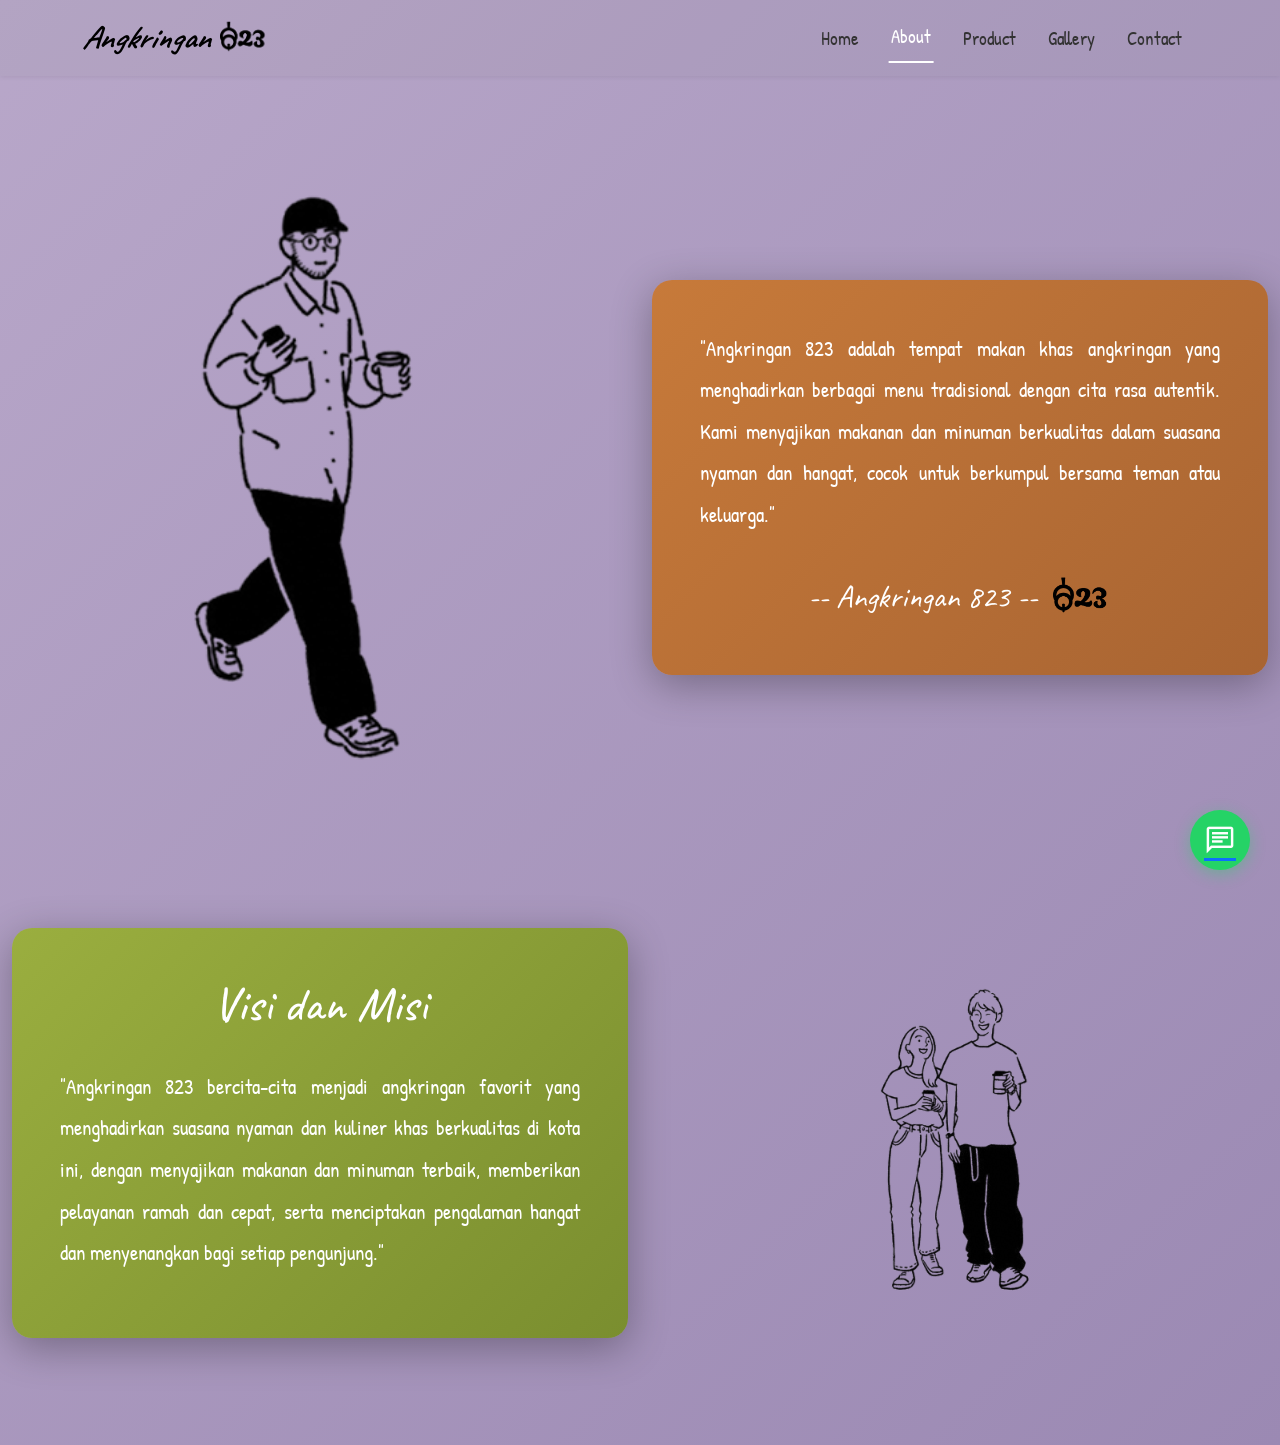
==== about.html @ 87a2176e "Add files via upload" ====
<!DOCTYPE html>
<html lang="id">
<head>
    <meta charset="UTF-8">
    <meta name="viewport" content="width=device-width, initial-scale=1.0">
    <title>Angkringan 823 - About</title>
    <link href="https://cdn.jsdelivr.net/npm/bootstrap@5.3.0/dist/css/bootstrap.min.css" rel="stylesheet">
    <link href="https://fonts.googleapis.com/css2?family=Caveat:wght@400;700&family=Patrick+Hand&display=swap" rel="stylesheet">
    <link rel="stylesheet" href="https://fonts.googleapis.com/css2?family=Material+Symbols+Outlined:opsz,wght,FILL,GRAD@20..48,100..700,0..1,-50..200" />
    <link rel="stylesheet" href="style.css">
</head>
<body class="about-page">
    <!-- Navbar -->
    <nav class="navbar navbar-expand-lg fixed-top">
        <div class="container">
            <a class="navbar-brand d-flex align-items-center" href="index.html">
                <span class="brand-text">Angkringan</span>
                <img src="assets/Logo/Group 2.png" alt="Logo" class="logo-img">
            </a>
            <button class="navbar-toggler" type="button" data-bs-toggle="collapse" data-bs-target="#navbarNav">
                <span class="navbar-toggler-icon"></span>
            </button>
            <div class="collapse navbar-collapse justify-content-end" id="navbarNav">
                <ul class="navbar-nav">
                    <li class="nav-item"><a class="nav-link" href="index.html">Home</a></li>
                    <li class="nav-item"><a class="nav-link active" href="about.html">About</a></li>
                    <li class="nav-item"><a class="nav-link" href="service.html">Product</a></li>
                    <li class="nav-item"><a class="nav-link" href="gallery.html">Gallery</a></li>
                    <li class="nav-item"><a class="nav-link" href="contact.html">Contact</a></li>
                </ul>
            </div>
        </div>
    </nav>

    <!-- About Section -->
    <section class="about-section">
        <div class="container-fluid h-100">
            <div class="row h-100">
                <!-- Top Section -->
                <div class="col-12">
                    <div class="row align-items-center py-5">
                        <div class="col-lg-6 order-lg-1 order-2">
                            <div class="about-left-panel fade-in">
                                <img src="assets/Tentang/1.png" alt="Person illustration" class="about-illustration">
                            </div>
                        </div>
                        <div class="col-lg-6 order-lg-2 order-1">
                            <div class="about-right-panel slide-in-right">
                                <p class="about-text">
                                    "Angkringan 823 adalah tempat makan khas angkringan yang menghadirkan berbagai menu tradisional dengan cita rasa autentik. Kami menyajikan makanan dan minuman berkualitas dalam suasana nyaman dan hangat, cocok untuk berkumpul bersama teman atau keluarga."
                                </p>
                                <div class="about-footer">
                                    <span class="footer-text">-- Angkringan 823 --</span>
                                    <img src="assets/Logo/Group 2.png" alt="Logo" class="footer-logo">
                                </div>
                            </div>
                        </div>
                    </div>
                </div>

                <!-- Bottom Section -->
                <div class="col-12">
                    <div class="row align-items-center py-5">
                        <div class="col-lg-6 order-lg-1 order-1">
                            <div class="vision-mission-panel slide-in-left">
                                <h2 class="vm-title">Visi dan Misi</h2>
                                <p class="vm-text">
                                    "Angkringan 823 bercita-cita menjadi angkringan favorit yang menghadirkan suasana nyaman dan kuliner khas berkualitas di kota ini, dengan menyajikan makanan dan minuman terbaik, memberikan pelayanan ramah dan cepat, serta menciptakan pengalaman hangat dan menyenangkan bagi setiap pengunjung."
                                </p>
                            </div>
                        </div>
                        <div class="col-lg-6 order-lg-2 order-2">
                            <div class="about-right-panel-bottom fade-in">
                                <img src="assets/Tentang/2.png" alt="Couple illustration" class="about-illustration">
                            </div>
                        </div>
                    </div>
                </div>
            </div>
        </div>
    </section>

    <!-- Floating WhatsApp Button -->
    <a href="https://wa.me/010101010100" target="_blank" class="whatsapp-float" title="Chat WhatsApp">
        <span class="material-symbols-outlined">chat</span>
    </a>
    <script src="https://cdn.jsdelivr.net/npm/bootstrap@5.3.0/dist/js/bootstrap.bundle.min.js"></script>
    <script src="script.js"></script>
</body>
</html>
---- style.css ----
/* Global Styles */
* {
    margin: 0;
    padding: 0;
    box-sizing: border-box;
}

body {
    font-family: 'Patrick Hand', cursive;
    overflow-x: hidden;
}
/* Akhir Global Styles */

/* Navbar */
.navbar {
    padding: 0.5rem 0;
    transition: all 0.3s ease;
    background: rgba(139, 136, 136, 0.084) !important;
    box-shadow: 0 1px 5px rgba(0,0,0,0.08);
    z-index: 1000;
}

.navbar-brand {
    font-family: 'Caveat', cursive;
    font-size: 2rem;
    font-weight: 700;
    color: #000 !important;
    gap: 0.3rem;
}

.brand-text {
    font-style: italic;
}

.logo-img {
    width: 50px;
    height: 50px;
    margin: 0 5px;
}

.brand-number {
    font-size: 2rem;
}

.nav-link {
    font-family: 'Patrick Hand', cursive;
    font-size: 1.2rem;
    color: #333 !important;
    margin: 0 0.5rem;
    transition: all 0.3s ease;
    position: relative;
}

.nav-link:hover,
.nav-link.active {
    color: #ffffff !important;
    transform: translateY(-2px);
}

.nav-link::after {
    content: '';
    position: absolute;
    bottom: -5px;
    left: 50%;
    transform: translateX(-50%);
    width: 0;
    height: 2px;
    background: #ffffff;
    transition: width 0.3s ease;
}

.nav-link:hover::after,
.nav-link.active::after {
    width: 80%;
}
/* Akhir Navbar */

/* HOME PAGE */
.hero-section {
    min-height: 100vh;
    background-image: url('assets/Home/Bahan\ Beranda/1.jpg');
    background-size: cover;
    background-position: center;
    background-attachment: fixed;
    position: relative;
    padding-top: 70px;
}

.hero-section::before {
    content: '';
    position: absolute;
    top: 0;
    left: 0;
    right: 0;
    bottom: 0;
    background: rgba(0,0,0,0.3);
    backdrop-filter: blur(8px);
}

.hero-section .container-fluid {
    position: relative;
    z-index: 1;
    height: calc(100vh - 70px);
}

/* Papan Hitam */
.chalkboard-container {
    width: 100%;
    max-width: 1600px; 
    position: relative;
    opacity: 1;
}

.chalkboard-container::before {
    content: '';
    position: absolute;
    top: -100px;
    left: -40px;
    right: -20px;
    bottom: -40px;
    background-image: url('assets/Home/Bahan\ Beranda/2.png');
    background-size: 160%;
    background-repeat: no-repeat;
    background-position: -15px 50px;
    z-index: -1;
}


.chalkboard-content {
    padding: 3rem 2.5rem;
    position: relative;
    z-index: 1;
}

.chalk-title {
    font-family: 'Caveat', cursive;
    font-size: 3.5rem;
    color: #fff;
    text-align: center;
    margin-bottom: 1.5rem;
    text-shadow: 2px 2px 4px rgba(0,0,0,0.5);
}

.chalk-text {
    font-family: 'Patrick Hand', cursive;
    font-size: 1.4rem;
    color: #f5f5f5;
    line-height: 1.9;
    text-align: justify;
    text-shadow: 1px 1px 2px rgba(0,0,0,0.3);
}

/* Greeting Section - Bagian Kanan */
.greeting-section {
    width: 100%;
    max-width: 400px;
    margin-top: 50px;
    background: linear-gradient(135deg, #4a6b5a 0%, #3a5a4a 100%);
    padding: 2rem;
    border-radius: 15px;
    box-shadow: 0 10px 40px rgba(0,0,0,0.3);
    transform: translateX(50px);
    opacity: 0;
}

.greeting-title {
    font-family: 'Caveat', cursive;
    font-size: 2.8rem;
    color: #fff;
    text-align: center;
    margin-bottom: 0.5rem;
}

.greeting-subtitle {
    font-family: 'Patrick Hand', cursive;
    font-size: 1.2rem;
    color: #f5f5f5;
    text-align: center;
    margin-bottom: 2rem;
}

.time-weather-row {
    display: flex;
    gap: 1rem;
    align-items: center;
    justify-content: center;
}

.time-box {
    background: #fff;
    padding: 1.5rem 2.5rem;
    border-radius: 12px;
    box-shadow: 0 5px 15px rgba(0,0,0,0.2);
}

.time-text {
    font-family: 'Patrick Hand', cursive;
    font-size: 2.5rem;
    font-weight: bold;
    color: #333;
    display: block;
}

.weather-box {
    background: #fff;
    padding: 1.5rem;
    border-radius: 12px;
    box-shadow: 0 5px 15px rgba(0,0,0,0.2);
    display: flex;
    align-items: center;
    justify-content: center;
    overflow: hidden; 
}

.weather-img {
    width: 60px;
    height: 60px;
    display: block;
    object-fit: cover; 
    object-position: center; 
    border-radius: 8px; 
}

/*  Mockup Angkringan 823 */
.store-mockup-container {
    width: 100%;
    max-width: 500px;
    transform: translateX(50px);
    opacity: 0;
}

.store-mockup-img {
    width: 100%;
    height: auto;
    display: block;
    transition: transform 0.3s ease;
}

.store-mockup-img:hover {
    transform: scale(1.05);
}
/* AKHIR HOME PAGE  */

/* ABOUT PAGE */
.about-page {
    background: linear-gradient(135deg, #b8a7c9 0%, #9b89b3 100%);
    min-height: 100vh;
    padding-top: 70px;
}

.about-section {
    min-height: calc(100vh - 70px);
    padding: 2rem 0;
}

.about-left-panel {
    display: flex;
    align-items: center;
    justify-content: center;
    padding: 2rem;
    transform: scale(0.9);
    opacity: 0;
}

.about-illustration {
    width: 100%;
    max-width: 400px;
    height: auto;
    transition: transform 0.3s ease;
}

.about-illustration:hover {
    transform: scale(1.05);
}

.about-right-panel {
    background: linear-gradient(135deg, #c77a3a 0%, #a86432 100%);
    padding: 3rem;
    border-radius: 20px;
    box-shadow: 0 10px 40px rgba(0,0,0,0.3);
    transform: translateX(50px);
    opacity: 0;
}

.about-text {
    font-family: 'Patrick Hand', cursive;
    font-size: 1.3rem;
    color: #fff;
    line-height: 2;
    text-align: justify;
    margin-bottom: 2rem;
}

.about-footer {
    display: flex;
    align-items: center;
    justify-content: center;
    gap: 1rem;
    margin-top: 2rem;
}

.footer-text {
    font-family: 'Caveat', cursive;
    font-size: 2rem;
    color: #fff;
}

.footer-logo {
    width: 60px;
    height: 60px;
}

.vision-mission-panel {
    background: linear-gradient(135deg, #9aae3f 0%, #7a8e2f 100%);
    padding: 3rem;
    border-radius: 20px;
    box-shadow: 0 10px 40px rgba(0,0,0,0.3);
    transform: translateX(-50px);
    opacity: 0;
}

.vm-title {
    font-family: 'Caveat', cursive;
    font-size: 3rem;
    color: #fff;
    text-align: center;
    margin-bottom: 2rem;
}

.vm-text {
    font-family: 'Patrick Hand', cursive;
    font-size: 1.3rem;
    color: #fff;
    line-height: 2;
    text-align: justify;
}

.about-right-panel-bottom {
    display: flex;
    align-items: center;
    justify-content: center;
    padding: 2rem;
    transform: scale(0.9);
    opacity: 0;
}
/* AKHIR ABOUT PAGE */

/* SERVICE/PRODUCT PAGE  */
.service-page {
  background: linear-gradient(135deg, #d4a574 0%, #b8936c 100%);
  padding-top: 70px;
}

.product-section {
  height: calc(100vh - 70px);
  overflow: hidden;
}

.product-container {
  display: flex;
  height: 100%;
  width: 100%;
}

/* Left Panel - Menu */
.menu-left-panel {
  width: 50%;
  background: linear-gradient(135deg, #c77a3a 0%, #a86432 100%);
  padding: 2rem 1.5rem;
  overflow-y: auto;
  display: flex;
  align-items: flex-start; 
  justify-content: center;
  scroll-padding-top: 2rem; 
}

.menu-content-wrapper {
  width: 100%;
  max-width: 550px;
  padding-top: 1rem; 
}

.menu-main-title {
  font-family: 'Caveat', cursive;
  font-size: 2.8rem;
  color: #fff;
  text-align: center;
  margin-bottom: 2.5rem;
}

.menu-category {
  margin-bottom: 3rem; 
}

.menu-category:last-child {
  margin-bottom: 2rem; 
}

.category-header {
  font-family: 'Patrick Hand', cursive;
  font-size: 1.6rem;
  color: #fff;
  margin-bottom: 1rem;
  text-align: left;
}

.menu-grid {
  display: grid;
  grid-template-columns: repeat(3, 1fr);
  gap: 1rem;
}

.menu-card {
  background: transparent;
  text-align: center;
  cursor: pointer;
  transition: all 0.3s ease;
}

.menu-card:hover {
  transform: translateY(-5px) scale(1.05);
}

.menu-card.active {
  transform: scale(1.1);
}

.menu-img-container {
  width: 100%;
  aspect-ratio: 1;
  border-radius: 10px;
  overflow: hidden;
  margin-bottom: 0.5rem;
  box-shadow: 0 4px 8px rgba(0,0,0,0.2);
  display: flex;
  align-items: center;
  justify-content: center;
  background: rgba(255,255,255,0.1);
}

.menu-img {
  width: 100%;
  height: 100%;
  object-fit: contain; 
  object-position: center;
}

.menu-label {
  font-family: 'Patrick Hand', cursive;
  font-size: 1.1rem;
  color: #fff;
  margin: 0;
}

.menu-right-panel {
  width: 50%;
  position: relative;
  overflow: hidden;
  display: flex;
  align-items: stretch; 
  justify-content: stretch; 
  background: #000;
}

.menu-display-image {
  width: 100%; 
  height: 100%; 
  object-fit: cover; 
  object-position: center;
  transition: all 0.5s ease;
}

.menu-display-image.changing {
  opacity: 0.5;
  transform: scale(0.95);
}

/* Responsive adjustments */
@media (max-width: 1024px) {
  .menu-grid {
    grid-template-columns: repeat(2, 1fr);
  }
  
  .menu-main-title {
    font-size: 2.4rem;
  }
  
  .category-header {
    font-size: 1.4rem;
  }
}

@media (max-width: 768px) {
  .product-container {
    flex-direction: column;
  }
  
  .menu-left-panel,
  .menu-right-panel {
    width: 100%;
    height: 50%;
  }
  
  .menu-grid {
    grid-template-columns: repeat(3, 1fr);
    gap: 0.8rem;
  }
  
  .menu-main-title {
    font-size: 2rem;
    margin-bottom: 1.5rem;
  }
  
  .category-header {
    font-size: 1.2rem;
  }
  
  .menu-label {
    font-size: 0.95rem;
  }
}
/* AKHIR SERVICE/PRODUCT PAGE */

/* GALLERY PAGE */
.gallery-page {
    background: linear-gradient(135deg, #b8a7c9 0%, #9b89b3 100%);
    min-height: 100vh;
    padding-top: 70px;
}

.gallery-section {
    min-height: calc(100vh - 70px);
    display: flex;
    align-items: center;
}

.chalkboard-panel {
    width: 100%;
    position: relative;
}

.chalkboard-panel::before {
    content: '';
    position: absolute;
    top: -30px;
    left: -30px;
    right: -30px;
    bottom: -30px;
    background-image: url('assets/Galeri/Papan\ Foto.png');
    background-size: cover;
    background-position: center;
    border-radius: 15px;
    z-index: -1;
}

.chalkboard-inner {
    padding: 4rem 3rem;
}

.gallery-header {
    text-align: center;
    margin-bottom: 3rem;
}

.gallery-title {
    font-family: 'Caveat', cursive;
    font-size: 3.5rem;
    color: #fff;
    margin-bottom: 0.5rem;
}

.gallery-subtitle {
    font-family: 'Caveat', cursive;
    font-size: 2.5rem;
    color: #f5f5f5;
}

.gallery-polaroid {
    background: #fff;
    padding: 1rem;
    padding-bottom: 3rem;
    border-radius: 5px;
    box-shadow: 0 10px 30px rgba(0,0,0,0.3);
    transition: all 0.3s ease;
    transform: rotate(-2deg) scale(0.9);
    opacity: 0;
    cursor: pointer;
}

.gallery-polaroid:nth-child(2) {
    transform: rotate(1deg) scale(0.9);
}

.gallery-polaroid:nth-child(3) {
    transform: rotate(-3deg) scale(0.9);
}

.gallery-polaroid:hover {
    transform: rotate(0deg) scale(1.05);
    box-shadow: 0 15px 40px rgba(0,0,0,0.4);
}

.polaroid-img {
    width: 100%;
    height: auto;
    aspect-ratio: 4/3;
    object-fit: cover;
    border-radius: 3px;
    margin-bottom: 1rem;
}

.polaroid-text {
    font-family: 'Caveat', cursive;
    font-size: 1.8rem;
    color: #333;
    text-align: center;
    margin: 0;
}

.gallery-footer {
    text-align: center;
    margin-top: 2rem;
}

.family-title {
    font-family: 'Caveat', cursive;
    font-size: 3rem;
    color: #fff;
}

.image-modal {
    display: none;
    position: fixed;
    z-index: 9999;
    left: 0;
    top: 0;
    width: 100%;
    height: 100%;
    background-color: rgba(0,0,0,0.95);
    cursor: pointer;
}

.image-modal.active {
    display: flex;
    align-items: center;
    justify-content: center;
    animation: fadeIn 0.3s ease;
}

.close-modal {
    position: absolute;
    top: 30px;
    right: 50px;
    color: #fff;
    font-size: 50px;
    font-weight: bold;
    transition: 0.3s;
}

.close-modal:hover {
    color: #d2691e;
}

.modal-content-img {
    max-width: 90%;
    max-height: 80%;
    object-fit: contain;
    animation: zoomInModal 0.3s ease;
}

.modal-caption {
    position: absolute;
    bottom: 50px;
    left: 50%;
    transform: translateX(-50%);
    color: #fff;
    font-family: 'Caveat', cursive;
    font-size: 2rem;
    text-align: center;
}

@keyframes zoomInModal {
    from {
        transform: scale(0.5);
        opacity: 0;
    }
    to {
        transform: scale(1);
        opacity: 1;
    }
}
/* AKHIR GALLERY PAGE */

/* CONTACT PAGE */
.contact-page {
    background: linear-gradient(135deg, #8a8a8a 0%, #6a6a6a 100%);
    min-height: 100vh;
    padding-top: 70px;
}

.contact-section {
    padding: 3rem 0;
    min-height: calc(100vh - 70px);
}

.contact-header-section {
    text-align: center;
    margin-bottom: 3rem;
}

.contact-main-title {
    font-family: 'Caveat', cursive;
    font-size: 3.5rem;
    color: #fff;
    margin-bottom: 0.5rem;
}

.contact-main-subtitle {
    font-family: 'Caveat', cursive;
    font-size: 2.5rem;
    color: #f5f5f5;
}

.store-section {
    margin-bottom: 2rem;
    transform: scale(0.9);
    opacity: 0;
}

.contact-store-image {
    width: 100%;
    height: auto;
    display: block;
}

.contact-info-wrapper {
    padding: 2rem 0;
}

.contact-info-header {
    font-family: 'Caveat', cursive;
    font-size: 2.5rem;
    color: #fff;
    margin-bottom: 2rem;
}

.contact-info-item {
    display: flex;
    align-items: center;
    gap: 1.5rem;
    margin-bottom: 2rem;
    transition: all 0.3s ease;
    text-decoration: none;
    color: inherit;
}

.contact-info-item:hover {
    transform: translateX(10px);
}

.contact-icon-symbol {
    font-size: 2.5rem;
    color: #fff;
}

.contact-info-text {
    font-family: 'Patrick Hand', cursive;
    font-size: 1.4rem;
    color: #fff;
}

.contact-form-panel {
    background: rgba(101, 150, 16, 0.632);
    padding: 3rem;
    border-radius: 20px;
    box-shadow: 0 10px 40px rgba(0,0,0,0.3);
    transform: translateX(50px);
    opacity: 0;
}

.form-panel-title {
    font-family: 'Caveat', cursive;
    font-size: 2.5rem;
    color: #333;
    text-align: center;
    margin-bottom: 2rem;
}

.form-wrapper {
    width: 100%;
}

.form-group-custom {
    margin-bottom: 1.5rem;
}

.form-label-custom {
    font-family: 'Patrick Hand', cursive;
    font-size: 1.3rem;
    color: #333;
    display: block;
    margin-bottom: 0.5rem;
}

.form-input-custom,
.form-textarea-custom {
    font-family: 'Patrick Hand', cursive;
    font-size: 1.1rem;
    width: 100%;
    padding: 0.75rem 1rem;
    border: 2px solid #999;
    border-radius: 10px;
    background: #e0e0e0;
    transition: all 0.3s ease;
}

.form-input-custom:focus,
.form-textarea-custom:focus {
    outline: none;
    border-color: #666;
    box-shadow: 0 0 10px rgba(102,102,102,0.3);
}

.form-textarea-custom {
    resize: vertical;
    min-height: 120px;
}

.btn-submit-custom {
    font-family: 'Patrick Hand', cursive;
    font-size: 1.3rem;
    background: #4a6b5a;
    color: #fff;
    border: none;
    padding: 0.75rem 2rem;
    border-radius: 10px;
    width: 100%;
    cursor: pointer;
    transition: all 0.3s ease;
    display: flex;
    align-items: center;
    justify-content: center;
    gap: 0.5rem;
}

.btn-submit-custom:hover {
    background: #3a5a4a;
    transform: translateY(-3px);
    box-shadow: 0 5px 15px rgba(0,0,0,0.3);
}

.btn-icon {
    font-size: 1.5rem;
}
/* AKHIR CONTACT PAGE */

/* Floating WhatsApp Button */
.whatsapp-float {
    position: fixed;
    bottom: 30px;
    right: 30px;
    background: #25D366;
    width: 60px;
    height: 60px;
    border-radius: 50%;
    display: flex;
    align-items: center;
    justify-content: center;
    box-shadow: 0 4px 15px rgba(37, 211, 102, 0.4);
    z-index: 999;
    transition: all 0.3s ease;
    animation: pulse 2s infinite;
}

.whatsapp-float:hover {
    transform: scale(1.1);
    box-shadow: 0 6px 20px rgba(37, 211, 102, 0.6);
}

.whatsapp-float .material-symbols-outlined {
    color: #fff;
    font-size: 2rem;
}

@keyframes pulse {
    0%, 100% {
        box-shadow: 0 4px 15px rgba(37, 211, 102, 0.4);
    }
    50% {
        box-shadow: 0 4px 25px rgba(37, 211, 102, 0.7);
    }
}

/* Animations */
@keyframes fadeIn {
    from {
        opacity: 0;
        transform: scale(0.9);
    }
    to {
        opacity: 1;
        transform: scale(1);
    }
}

@keyframes slideInRight {
    from {
        opacity: 0;
        transform: translateX(50px);
    }
    to {
        opacity: 1;
        transform: translateX(0);
    }
}

@keyframes slideInLeft {
    from {
        opacity: 0;
        transform: translateX(-50px);
    }
    to {
        opacity: 1;
        transform: translateX(0);
    }
}

@keyframes zoomIn {
    from {
        opacity: 0;
        transform: scale(0.8) rotate(-2deg);
    }
    to {
        opacity: 1;
        transform: scale(1) rotate(-2deg);
    }
}

.fade-in {
    animation: fadeIn 0.8s ease forwards;
}

.slide-in-right {
    animation: slideInRight 0.8s ease forwards;
}

.slide-in-left {
    animation: slideInLeft 0.8s ease forwards;
}

.zoom-in {
    animation: zoomIn 0.6s ease forwards;
}

/* Responsive Design */
@media (max-width: 992px) {
    .product-container {
        flex-direction: column;
    }
    
    .menu-left-panel,
    .menu-right-panel {
        width: 100%;
        height: 50vh;
    }
    
    .hero-section .container-fluid {
        height: auto;
        padding: 3rem 0;
    }
}

@media (max-width: 768px) {
    .navbar {
        padding: 0.3rem 0;
    }
    
    .chalk-title {
        font-size: 2.5rem;
    }
    
    .chalk-text {
        font-size: 1.2rem;
    }
    
    .greeting-title {
        font-size: 2rem;
    }
    
    .time-text {
        font-size: 1.8rem;
    }
    
    .menu-main-title,
    .gallery-title,
    .contact-main-title {
        font-size: 2.5rem;
    }
    
    .menu-grid {
        grid-template-columns: repeat(3, 1fr);
        gap: 0.8rem;
    }
    
    .whatsapp-float {
        width: 50px;
        height: 50px;
        bottom: 20px;
        right: 20px;
    }
    
    .whatsapp-float .material-symbols-outlined {
        font-size: 1.5rem;
    }
}
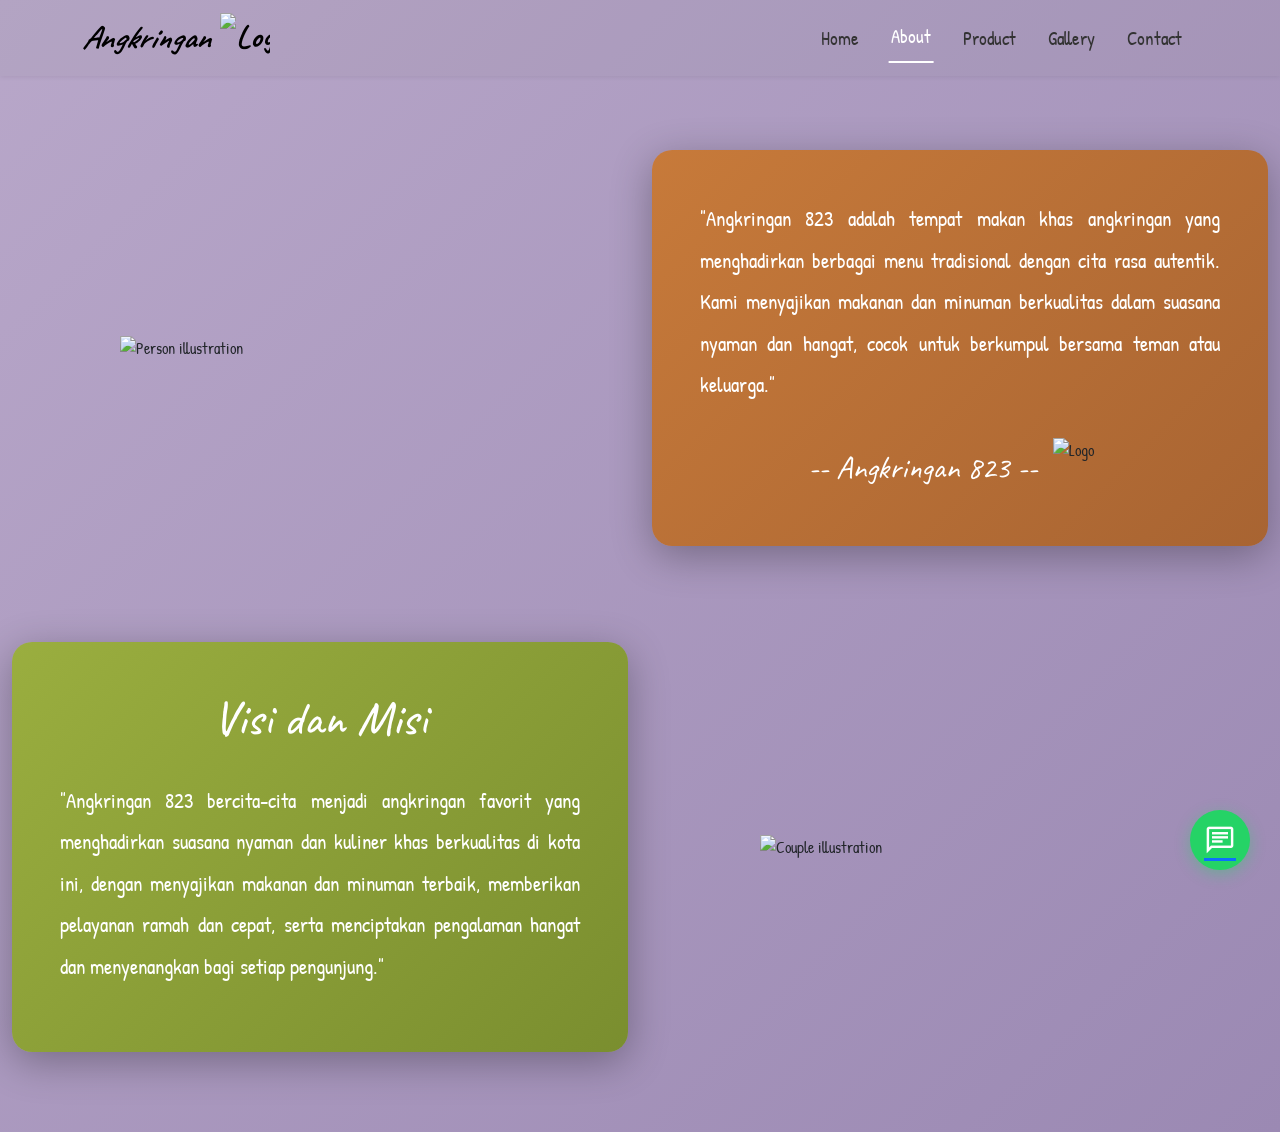
==== commit 0f707c90: "Optimasi aset: konversi seluruh gambar ke WebP (14MB -> 1.4MB), rename ke kebab-case, tambah .gitign" ====
--- a/about.html
+++ b/about.html
@@ -15,7 +15,7 @@
         <div class="container">
             <a class="navbar-brand d-flex align-items-center" href="index.html">
                 <span class="brand-text">Angkringan</span>
-                <img src="assets/Logo/Group 2.png" alt="Logo" class="logo-img">
+                <img src="assets/logo/logo.webp" alt="Logo" class="logo-img">
             </a>
             <button class="navbar-toggler" type="button" data-bs-toggle="collapse" data-bs-target="#navbarNav">
                 <span class="navbar-toggler-icon"></span>
@@ -41,7 +41,7 @@
                     <div class="row align-items-center py-5">
                         <div class="col-lg-6 order-lg-1 order-2">
                             <div class="about-left-panel fade-in">
-                                <img src="assets/Tentang/1.png" alt="Person illustration" class="about-illustration">
+                                <img src="assets/tentang/1.webp" alt="Person illustration" class="about-illustration">
                             </div>
                         </div>
                         <div class="col-lg-6 order-lg-2 order-1">
@@ -51,7 +51,7 @@
                                 </p>
                                 <div class="about-footer">
                                     <span class="footer-text">-- Angkringan 823 --</span>
-                                    <img src="assets/Logo/Group 2.png" alt="Logo" class="footer-logo">
+                                    <img src="assets/logo/logo.webp" alt="Logo" class="footer-logo">
                                 </div>
                             </div>
                         </div>
@@ -71,7 +71,7 @@
                         </div>
                         <div class="col-lg-6 order-lg-2 order-2">
                             <div class="about-right-panel-bottom fade-in">
-                                <img src="assets/Tentang/2.png" alt="Couple illustration" class="about-illustration">
+                                <img src="assets/tentang/2.webp" alt="Couple illustration" class="about-illustration">
                             </div>
                         </div>
                     </div>
--- a/style.css
+++ b/style.css
@@ -78,7 +78,7 @@
 /* HOME PAGE */
 .hero-section {
     min-height: 100vh;
-    background-image: url('assets/Home/Bahan\ Beranda/1.jpg');
+    background-image: url('assets/home/beranda/1.webp');
     background-size: cover;
     background-position: center;
     background-attachment: fixed;
@@ -118,7 +118,7 @@
     left: -40px;
     right: -20px;
     bottom: -40px;
-    background-image: url('assets/Home/Bahan\ Beranda/2.png');
+    background-image: url('assets/home/beranda/2.webp');
     background-size: 160%;
     background-repeat: no-repeat;
     background-position: -15px 50px;
@@ -546,7 +546,7 @@
     left: -30px;
     right: -30px;
     bottom: -30px;
-    background-image: url('assets/Galeri/Papan\ Foto.png');
+    background-image: url('assets/galeri/papan-foto.webp');
     background-size: cover;
     background-position: center;
     border-radius: 15px;
